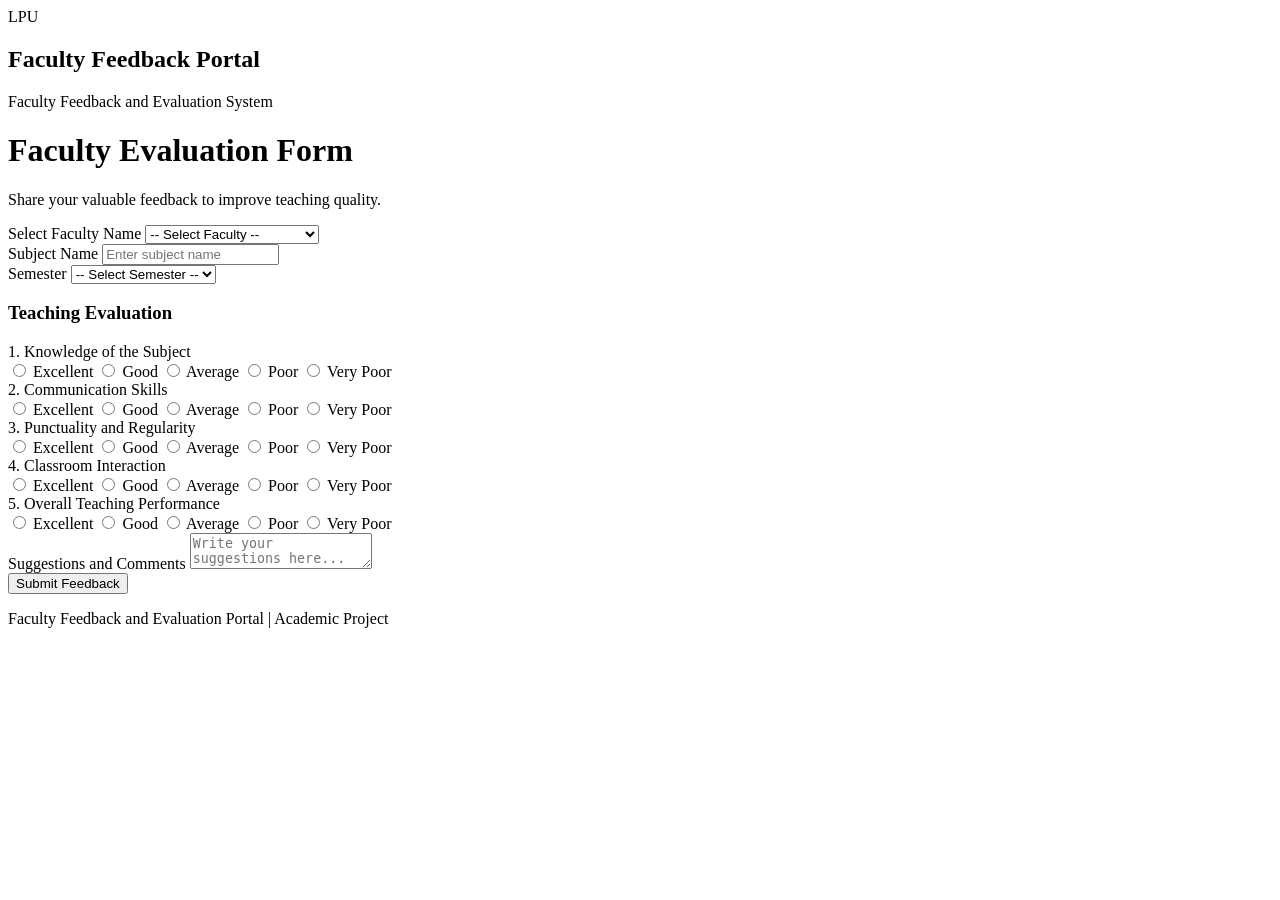
==== index.html @ 91d97fb9 "Update faculty options in feedback form" ====
<!DOCTYPE html>
<html lang="en">
<head>
    <meta charset="UTF-8">
    <meta name="viewport" content="width=device-width, initial-scale=1.0">
    <title>LPU Faculty Feedback Portal</title>
    <link rel="stylesheet" href="style.css">
</head>
<body>

    <header class="header">
        <div class="logo">LPU</div>
        <div class="header-text">
            <h2>Faculty Feedback Portal</h2>
            <p>Faculty Feedback and Evaluation System</p>
        </div>
    </header>


    <main class="container" id="feedback">
        <div class="page-heading">
            <h1>Faculty Evaluation Form</h1>
            <p>Share your valuable feedback to improve teaching quality.</p>
        </div>

        <form action="#" method="post">

            <div class="form-group">
                <label for="faculty">Select Faculty Name</label>
                <select id="faculty" name="faculty" required>
                    <option value="">-- Select Faculty --</option>
                    <option value="faculty1">Dr.Richa Sharma</option>
                    <option value="faculty2">Dr.Anudeep Goraya</option>
                    <option value="faculty3">Dr.Suchi Jain</option>
                    <option value="faculty4">Dr.Pardeep kumar</option>
                    <option value="faculty4">Dr.Atul Malhotra</option>
                    <option value="faculty4">Dr.Samriti Thakur Dadwal</option>
                </select>
            </div>

            <div class="form-group">
                <label for="subject">Subject Name</label>
                <input type="text" id="subject" name="subject"
                       placeholder="Enter subject name" required>
            </div>

            <div class="form-group">
                <label for="semester">Semester</label>
                <select id="semester" name="semester" required>
                    <option value="">-- Select Semester --</option>
                    <option>Semester 1</option>
                    <option>Semester 2</option>
                    <option>Semester 3</option>
                    <option>Semester 4</option>
                    <option>Semester 5</option>
                    <option>Semester 6</option>
                    <option>Semester 7</option>
                    <option>Semester 8</option>
                </select>
            </div>

            <h3 class="section-title">Teaching Evaluation</h3>

            <div class="question">
                <label>1. Knowledge of the Subject</label>
                <div class="options">
                    <label><input type="radio" name="knowledge" value="5" required> Excellent</label>
                    <label><input type="radio" name="knowledge" value="4"> Good</label>
                    <label><input type="radio" name="knowledge" value="3"> Average</label>
                    <label><input type="radio" name="knowledge" value="2"> Poor</label>
                    <label><input type="radio" name="knowledge" value="1"> Very Poor</label>
                </div>
            </div>

            <div class="question">
                <label>2. Communication Skills</label>
                <div class="options">
                    <label><input type="radio" name="communication" value="5" required> Excellent</label>
                    <label><input type="radio" name="communication" value="4"> Good</label>
                    <label><input type="radio" name="communication" value="3"> Average</label>
                    <label><input type="radio" name="communication" value="2"> Poor</label>
                    <label><input type="radio" name="communication" value="1"> Very Poor</label>
                </div>
            </div>

            <div class="question">
                <label>3. Punctuality and Regularity</label>
                <div class="options">
                    <label><input type="radio" name="punctuality" value="5" required> Excellent</label>
                    <label><input type="radio" name="punctuality" value="4"> Good</label>
                    <label><input type="radio" name="punctuality" value="3"> Average</label>
                    <label><input type="radio" name="punctuality" value="2"> Poor</label>
                    <label><input type="radio" name="punctuality" value="1"> Very Poor</label>
                </div>
            </div>

            <div class="question">
                <label>4. Classroom Interaction</label>
                <div class="options">
                    <label><input type="radio" name="interaction" value="5" required> Excellent</label>
                    <label><input type="radio" name="interaction" value="4"> Good</label>
                    <label><input type="radio" name="interaction" value="3"> Average</label>
                    <label><input type="radio" name="interaction" value="2"> Poor</label>
                    <label><input type="radio" name="interaction" value="1"> Very Poor</label>
                </div>
            </div>

            <div class="question">
                <label>5. Overall Teaching Performance</label>
                <div class="options">
                    <label><input type="radio" name="performance" value="5" required> Excellent</label>
                    <label><input type="radio" name="performance" value="4"> Good</label>
                    <label><input type="radio" name="performance" value="3"> Average</label>
                    <label><input type="radio" name="performance" value="2"> Poor</label>
                    <label><input type="radio" name="performance" value="1"> Very Poor</label>
                </div>
            </div>

            <div class="form-group">
                <label for="comments">Suggestions and Comments</label>
                <textarea id="comments" name="comments"
                    placeholder="Write your suggestions here..."></textarea>
            </div>

            <button type="submit">Submit Feedback</button>

        </form>
    </main>

    <footer id="about">
        <p>Faculty Feedback and Evaluation Portal | Academic Project</p>
    </footer>

</body>
</html>
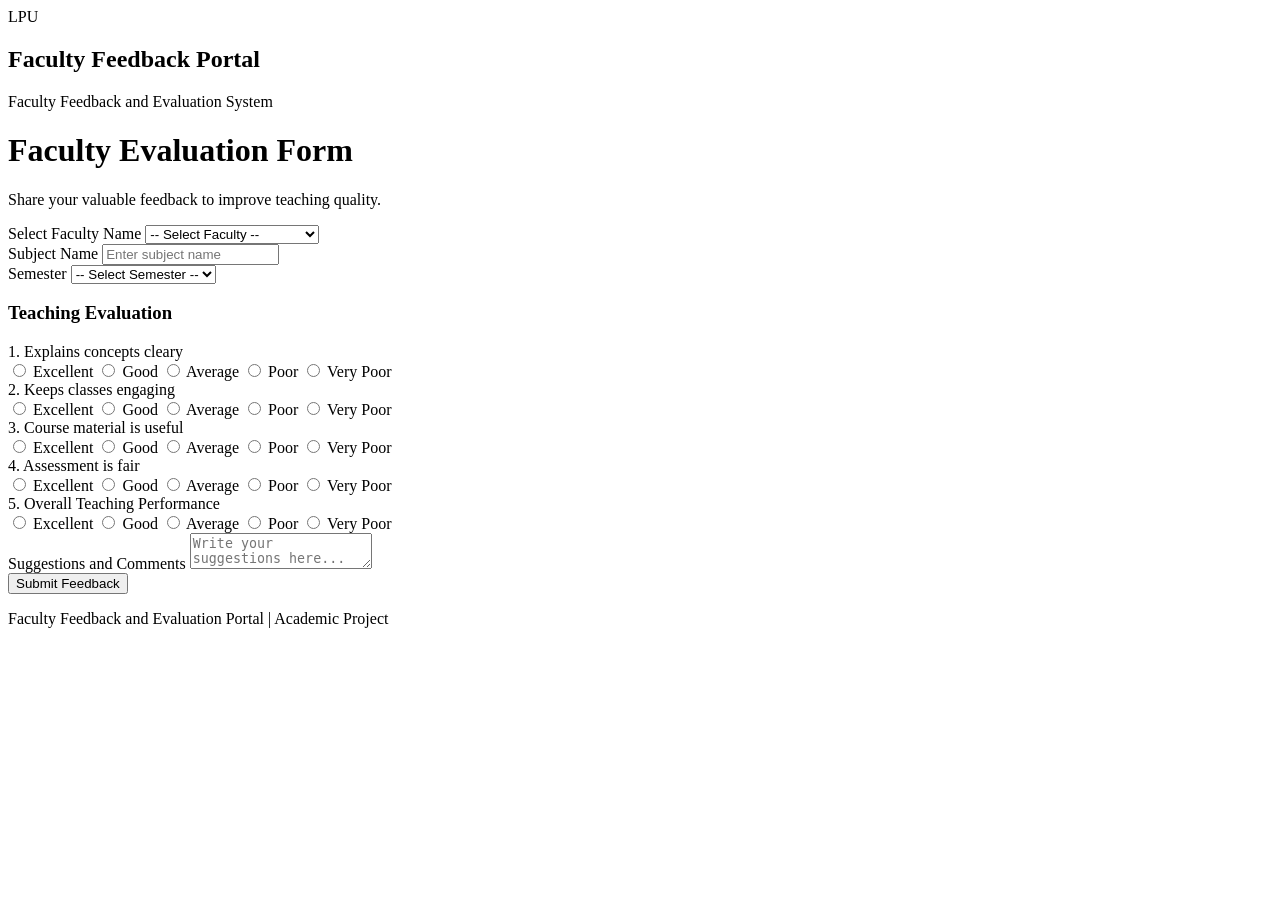
==== commit 6b465d9a: "Fix HTML structure and update evaluation questions" ====
--- a/index.html
+++ b/index.html
@@ -62,7 +62,7 @@
             <h3 class="section-title">Teaching Evaluation</h3>
 
             <div class="question">
-                <label>1. Knowledge of the Subject</label>
+                <label>1. Explains concepts cleary </label>
                 <div class="options">
                     <label><input type="radio" name="knowledge" value="5" required> Excellent</label>
                     <label><input type="radio" name="knowledge" value="4"> Good</label>
@@ -73,7 +73,7 @@
             </div>
 
             <div class="question">
-                <label>2. Communication Skills</label>
+                <label>2. Keeps classes engaging </label>
                 <div class="options">
                     <label><input type="radio" name="communication" value="5" required> Excellent</label>
                     <label><input type="radio" name="communication" value="4"> Good</label>
@@ -84,7 +84,7 @@
             </div>
 
             <div class="question">
-                <label>3. Punctuality and Regularity</label>
+                <label>3. Course material is useful </label>
                 <div class="options">
                     <label><input type="radio" name="punctuality" value="5" required> Excellent</label>
                     <label><input type="radio" name="punctuality" value="4"> Good</label>
@@ -95,7 +95,7 @@
             </div>
 
             <div class="question">
-                <label>4. Classroom Interaction</label>
+                <label>4. Assessment is fair</label>
                 <div class="options">
                     <label><input type="radio" name="interaction" value="5" required> Excellent</label>
                     <label><input type="radio" name="interaction" value="4"> Good</label>
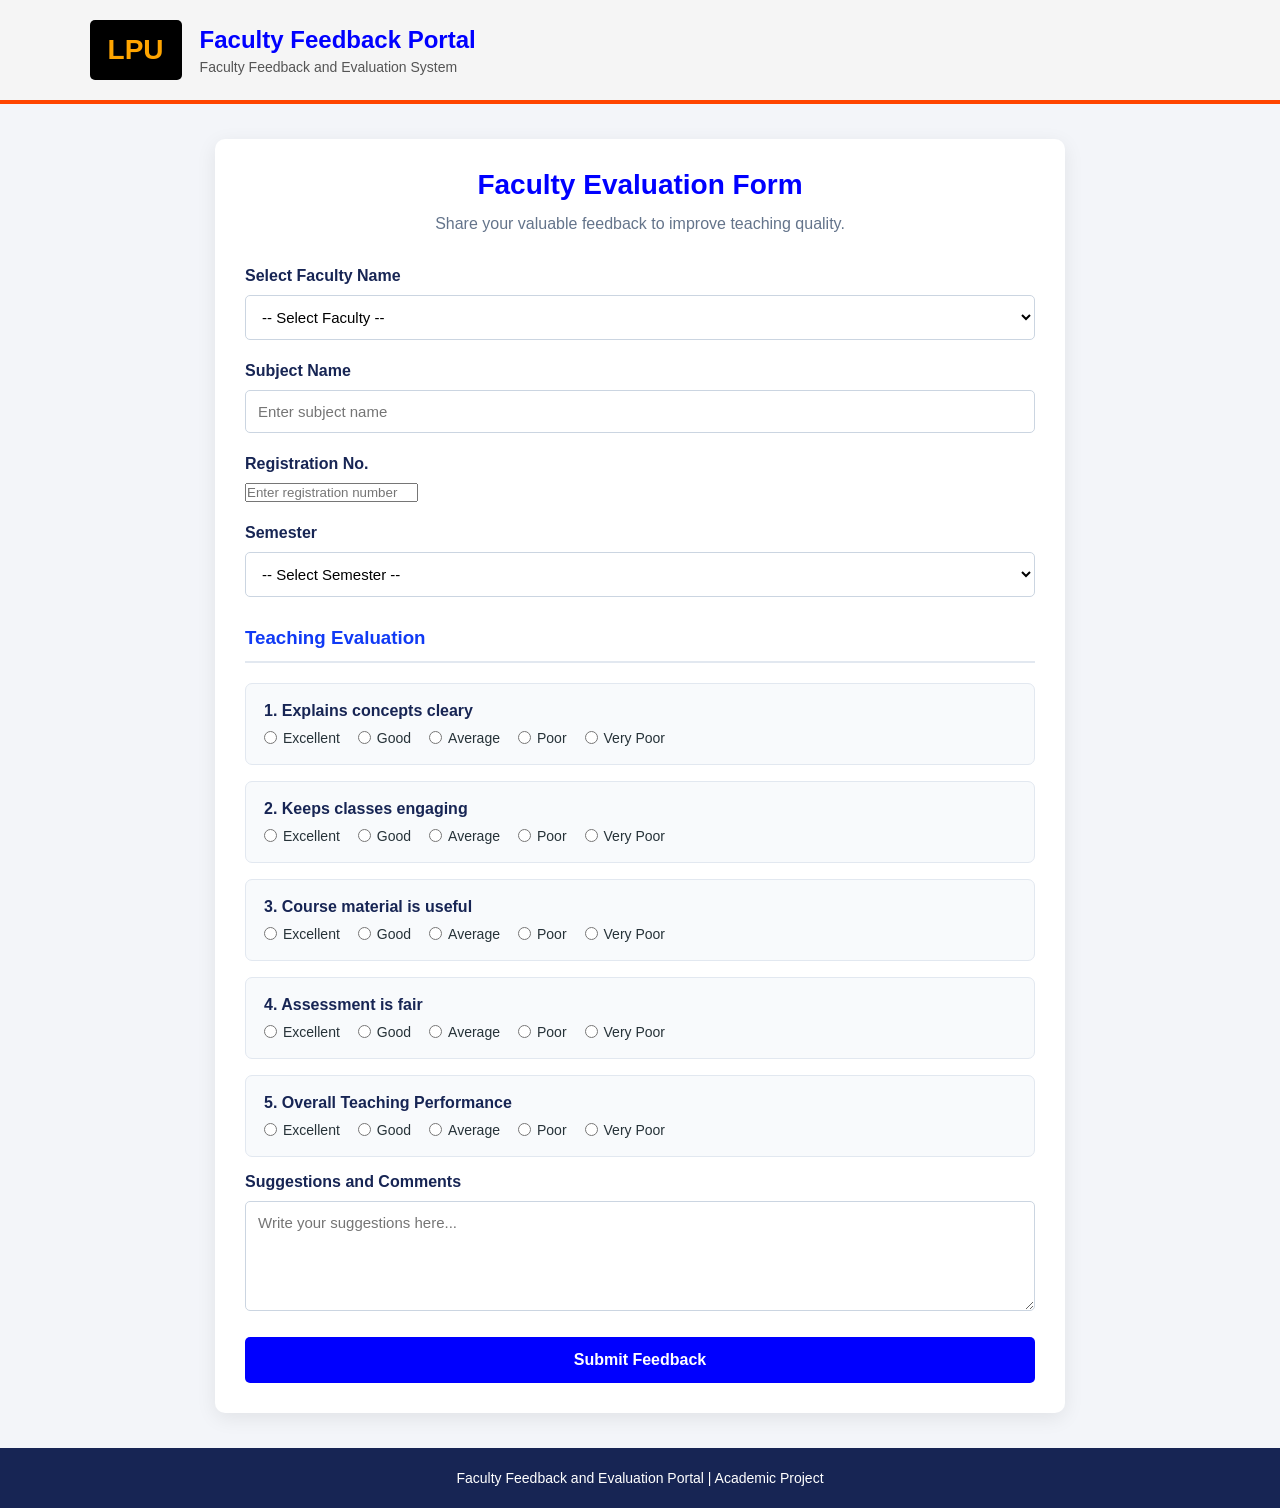
==== commit 1e0cab7b: "Add registration number field to feedback form Added a registration number input field to the feedba" ====
--- a/index.html
+++ b/index.html
@@ -42,6 +42,11 @@
                 <label for="subject">Subject Name</label>
                 <input type="text" id="subject" name="subject"
                        placeholder="Enter subject name" required>
+            </div>
+             <div class="form-group">
+                <label for="Registration no.">Registration No.</label>
+                <input type="number" id="Registration" name="Registration no."
+                       placeholder="Enter registration number" required>
             </div>
 
             <div class="form-group">
--- a/style.css
+++ b/style.css
@@ -0,0 +1,209 @@
+* {
+    margin: 0;
+    padding: 0;
+    box-sizing: border-box;
+    font-family: Arial, Helvetica, sans-serif;
+}
+
+body {
+    background: #f3f5f9;
+    color: #263238;
+}
+
+/* Header */
+.header {
+    display: flex;
+    align-items: center;
+    gap: 18px;
+    background: whitesmoke;
+    padding: 20px 7%;
+    border-bottom: 4px solid orangered;
+}
+
+.logo {
+    background:black;
+    color:orange;
+    font-size: 28px;
+    font-weight: bold;
+    padding: 14px 18px;
+    border-radius: 5px;
+}
+
+.header-text h2 {
+    color: blue;
+    margin-bottom: 5px;
+}
+
+.header-text p {
+    color: #555;
+    font-size: 14px;
+}
+
+/* Navigation */
+.navbar {
+    background: #172554;
+    padding: 15px 7%;
+    display: flex;
+    gap: 30px;
+    flex-wrap: wrap;
+}
+
+.navbar a {
+    color: white;
+    text-decoration: none;
+    font-size: 15px;
+    font-weight: bold;
+}
+
+.navbar a:hover {
+    color: #fca5a5;
+}
+
+/* Main form */
+.container {
+    max-width: 850px;
+    margin: 35px auto;
+    padding: 30px;
+    background: white;
+    border-radius: 10px;
+    box-shadow: 0 5px 20px rgba(0, 0, 0, 0.08);
+}
+
+.page-heading {
+    text-align: center;
+    margin-bottom: 30px;
+}
+
+.page-heading h1 {
+    color:blue;
+    font-size: 28px;
+    margin-bottom: 10px;
+}
+
+.page-heading p {
+    color: #64748b;
+    line-height: 1.6;
+}
+
+/* Input fields */
+.form-group {
+    margin-bottom: 22px;
+}
+
+.form-group > label,
+.question > label {
+    display: block;
+    font-weight: bold;
+    margin-bottom: 10px;
+    color: #172554;
+}
+
+input[type="text"],
+select,
+textarea {
+    width: 100%;
+    padding: 12px;
+    border: 1px solid #cbd5e1;
+    border-radius: 5px;
+    font-size: 15px;
+    background: #fff;
+}
+
+input[type="text"]:focus,
+select:focus,
+textarea:focus {
+    outline: none;
+    border-color: blue;
+    box-shadow: 0 0 0 2px rgba(200, 16, 46, 0.1);
+}
+
+.section-title {
+    color: rgb(16, 58, 245);
+    border-bottom: 2px solid #e2e8f0;
+    padding-bottom: 12px;
+    margin: 30px 0 20px;
+}
+
+.question {
+    padding: 18px;
+    background: #f8fafc;
+    border: 1px solid #e2e8f0;
+    border-radius: 7px;
+    margin-bottom: 16px;
+}
+
+.options {
+    display: flex;
+    flex-wrap: wrap;
+    gap: 12px 18px;
+}
+
+.options label {
+    display: flex;
+    align-items: center;
+    gap: 6px;
+    font-size: 14px;
+    cursor: pointer;
+}
+
+.options input {
+    accent-color: #c8102e;
+}
+
+/* Comments */
+textarea {
+    min-height: 110px;
+    resize: vertical;
+}
+
+/* Submit button */
+button {
+    width: 100%;
+    padding: 14px;
+    background: blue;
+    color: white;
+    border: none;
+    border-radius: 5px;
+    font-size: 16px;
+    font-weight: bold;
+    cursor: pointer;
+    transition: background 0.3s;
+}
+
+button:hover {
+    background: #9f0d25;
+}
+
+/* Footer */
+footer {
+    text-align: center;
+    padding: 22px;
+    background: #172554;
+    color: white;
+    font-size: 14px;
+}
+
+/* Responsive design */
+@media (max-width: 600px) {
+    .header {
+        padding: 18px;
+    }
+
+    .header-text h2 {
+        font-size: 18px;
+    }
+
+    .container {
+        margin: 20px 12px;
+        padding: 20px 15px;
+    }
+
+    .page-heading h1 {
+        font-size: 23px;
+    }
+
+    .options {
+        flex-direction: column;
+        gap: 12px;
+    }
+}
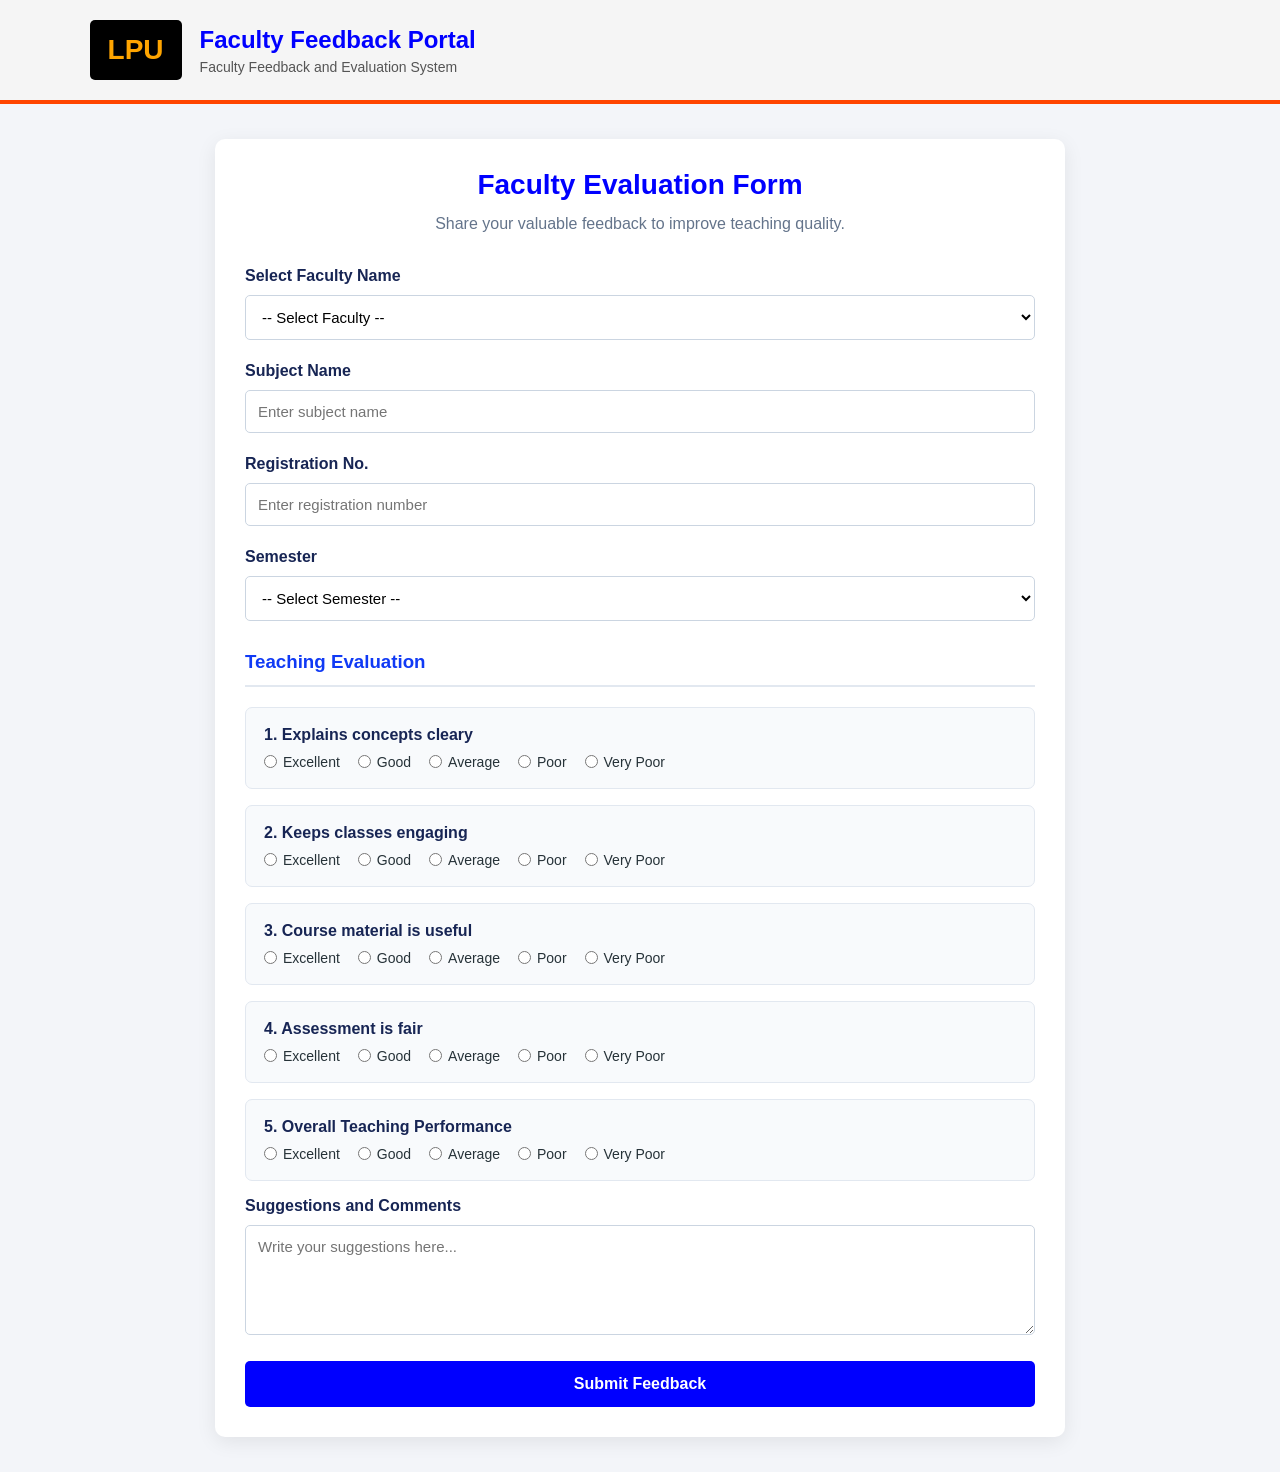
==== commit be7fda71: "Update index.html" ====
--- a/index.html
+++ b/index.html
@@ -131,10 +131,5 @@
 
         </form>
     </main>
-
-    <footer id="about">
-        <p>Faculty Feedback and Evaluation Portal | Academic Project</p>
-    </footer>
-
 </body>
 </html>
--- a/style.css
+++ b/style.css
@@ -207,3 +207,11 @@
         gap: 12px;
     }
 }
+#Registration {
+    width: 100%;
+    padding: 12px;
+    border: 1px solid #cbd5e1;
+    border-radius: 5px;
+    font-size: 15px;
+    background: #fff;
+}
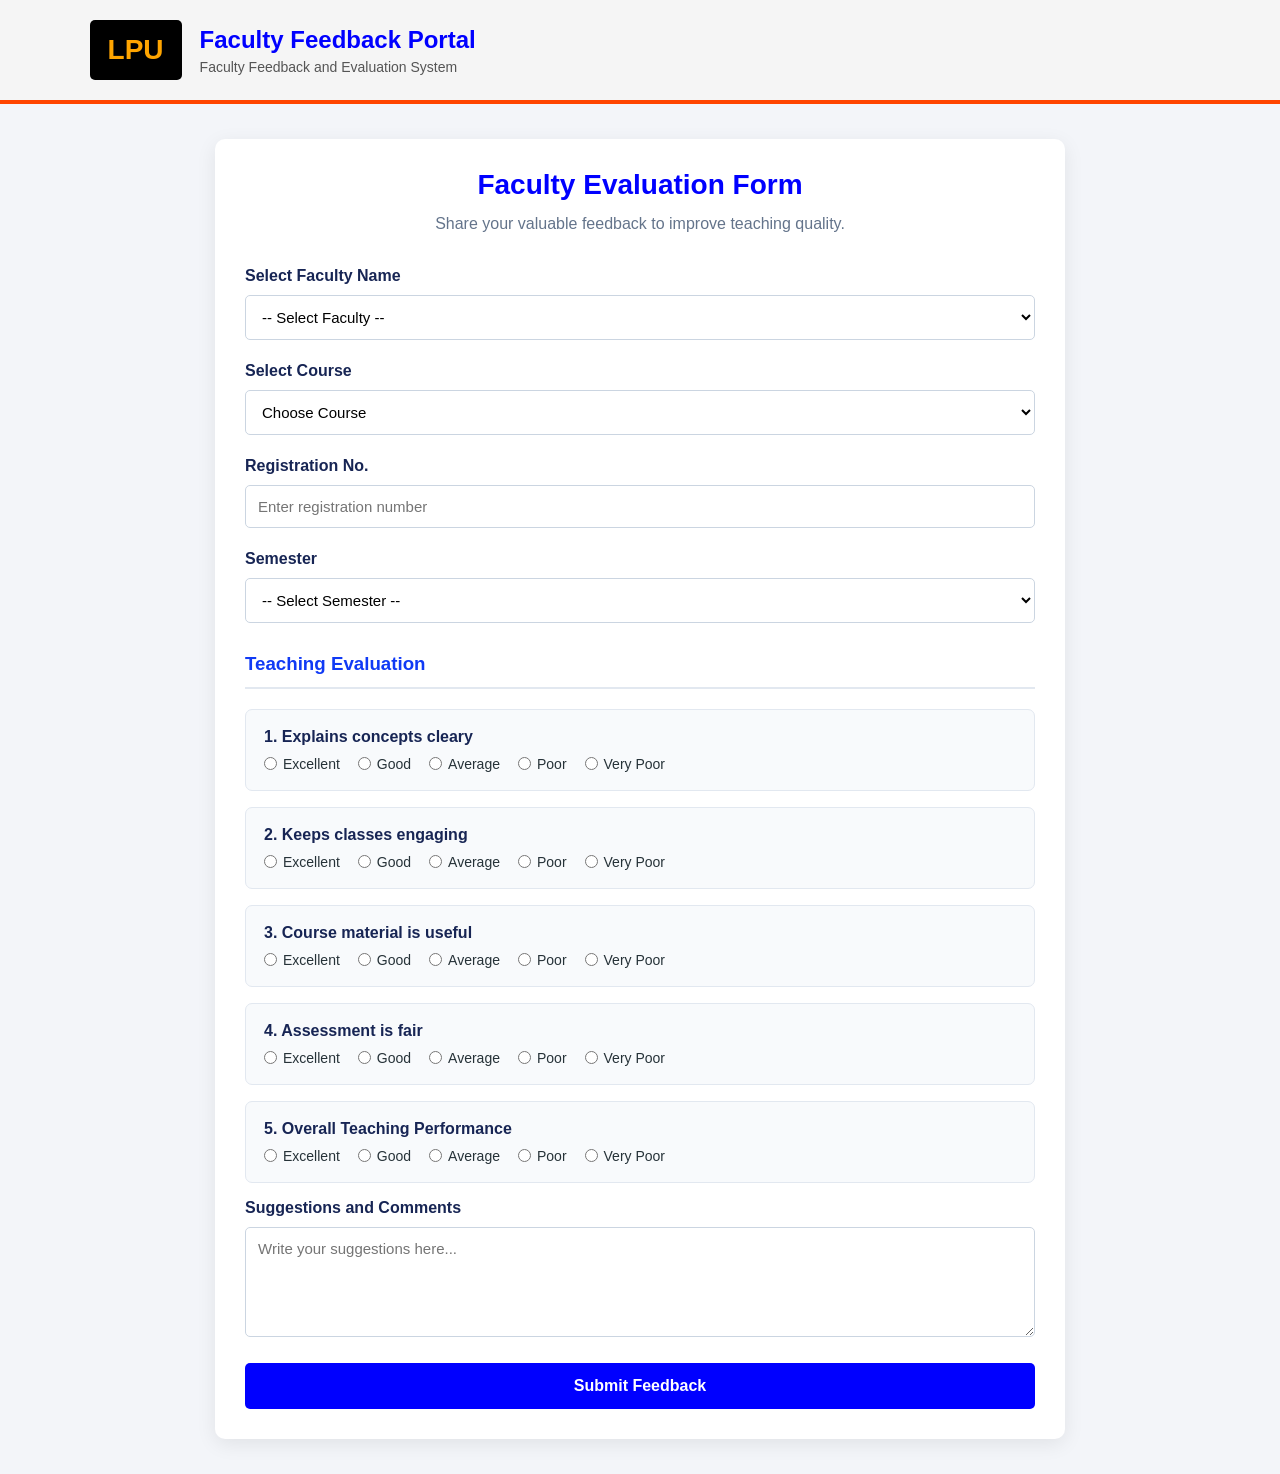
==== commit f9831a8a: "Add course selection to feedback form" ====
--- a/index.html
+++ b/index.html
@@ -39,9 +39,16 @@
             </div>
 
             <div class="form-group">
-                <label for="subject">Subject Name</label>
-                <input type="text" id="subject" name="subject"
-                       placeholder="Enter subject name" required>
+                <label>Select Course</label>
+    <select name="course" required>
+        <option value="">Choose Course</option>
+        <option value="CSE326 Internet Programming">CSE326 Internet Programming</option>
+        <option value="CHE110 Environmental Studies">CHE110 Environmental Studies</option>
+        <option value="MTH165 Engineering Mathematics">MTH165 Engineering Mathematics</option>
+        <option value="PHY175 Physics I">PHY175 Physics I</option>
+        <option value="ECE120 Basic Electrical Engineering">ECE120 Basic Electrical Engineering</option>
+        <option value="CSE111 Orientation to Computer Programming">CSE111 Orientation to Computer Programming</option>
+    </select>
             </div>
              <div class="form-group">
                 <label for="Registration no.">Registration No.</label>
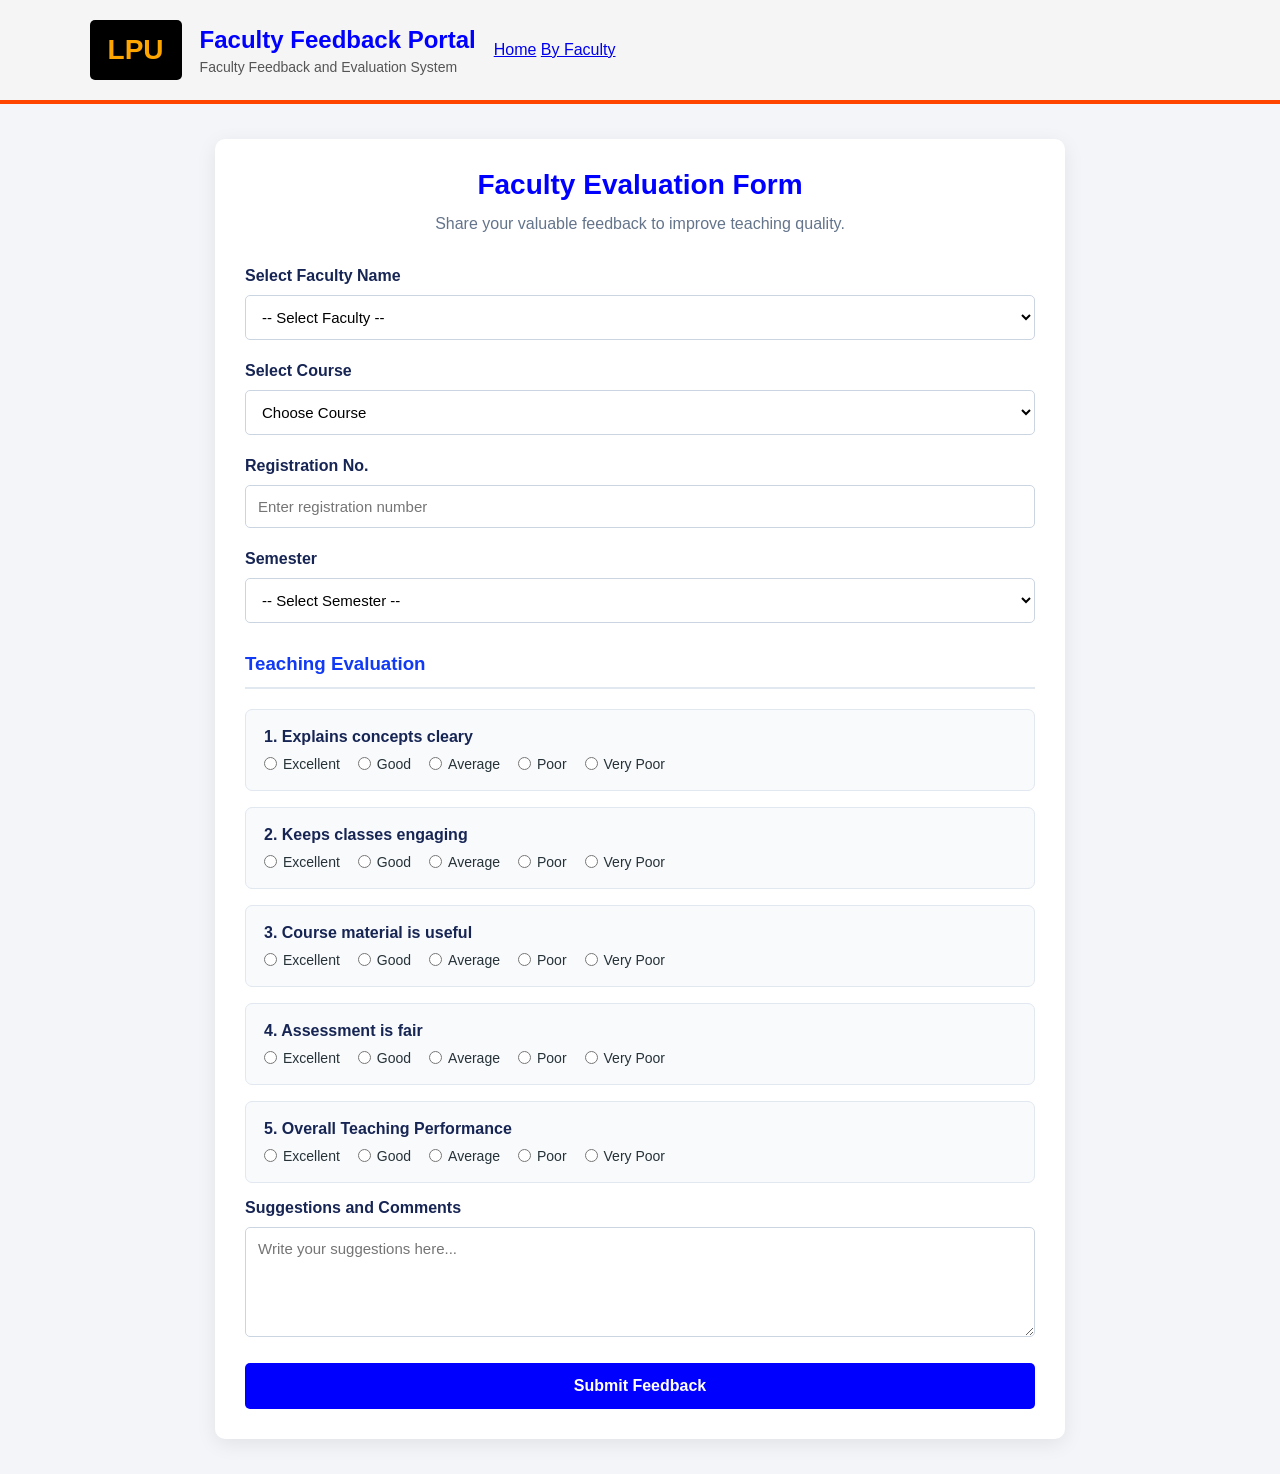
==== commit fb15519f: "Add navigation to faculty feedback portal" ====
--- a/index.html
+++ b/index.html
@@ -14,6 +14,11 @@
             <h2>Faculty Feedback Portal</h2>
             <p>Faculty Feedback and Evaluation System</p>
         </div>
+        <div align=" Right" >
+             <nav>
+                <a href="index.html">Home</a>
+                <a href="faculty.html" class="active">By Faculty</a>
+            </nav></div>
     </header>
 
 
@@ -25,19 +30,37 @@
 
         <form action="#" method="post">
 
-            <div class="form-group">
-                <label for="faculty">Select Faculty Name</label>
-                <select id="faculty" name="faculty" required>
-                    <option value="">-- Select Faculty --</option>
-                    <option value="faculty1">Dr.Richa Sharma</option>
-                    <option value="faculty2">Dr.Anudeep Goraya</option>
-                    <option value="faculty3">Dr.Suchi Jain</option>
-                    <option value="faculty4">Dr.Pardeep kumar</option>
-                    <option value="faculty4">Dr.Atul Malhotra</option>
-                    <option value="faculty4">Dr.Samriti Thakur Dadwal</option>
-                </select>
-            </div>
+           <div class="form-group">
 
+    <label for="faculty">Select Faculty Name</label>
+
+    <select id="faculty" name="faculty" required>
+
+        <option value="">-- Select Faculty --</option>
+
+        <option value="Dr.Richa Sharma">
+            Dr. Richa Sharma
+        </option>
+
+        <option value="Dr.Samriti Thakur Dadwal">
+            Dr. Samriti Thakur Dadwal
+        </option>
+
+        <option value="Dr.Pradeep Kumar">
+            Dr. Pradeep Kumar
+        </option>
+
+        <option value="Dr.Anudeep Goraya">
+            Dr. Anudeep Goraya
+        </option>
+
+        <option value="Dr.Atul Malhotra">
+            Dr. Atul Malhotra
+        </option>
+
+    </select>
+
+</div>
             <div class="form-group">
                 <label>Select Course</label>
     <select name="course" required>
@@ -45,7 +68,7 @@
         <option value="CSE326 Internet Programming">CSE326 Internet Programming</option>
         <option value="CHE110 Environmental Studies">CHE110 Environmental Studies</option>
         <option value="MTH165 Engineering Mathematics">MTH165 Engineering Mathematics</option>
-        <option value="PHY175 Physics I">PHY175 Physics I</option>
+        <option value="PHY175 Physics I">PHY175 Physics </option>
         <option value="ECE120 Basic Electrical Engineering">ECE120 Basic Electrical Engineering</option>
         <option value="CSE111 Orientation to Computer Programming">CSE111 Orientation to Computer Programming</option>
     </select>
